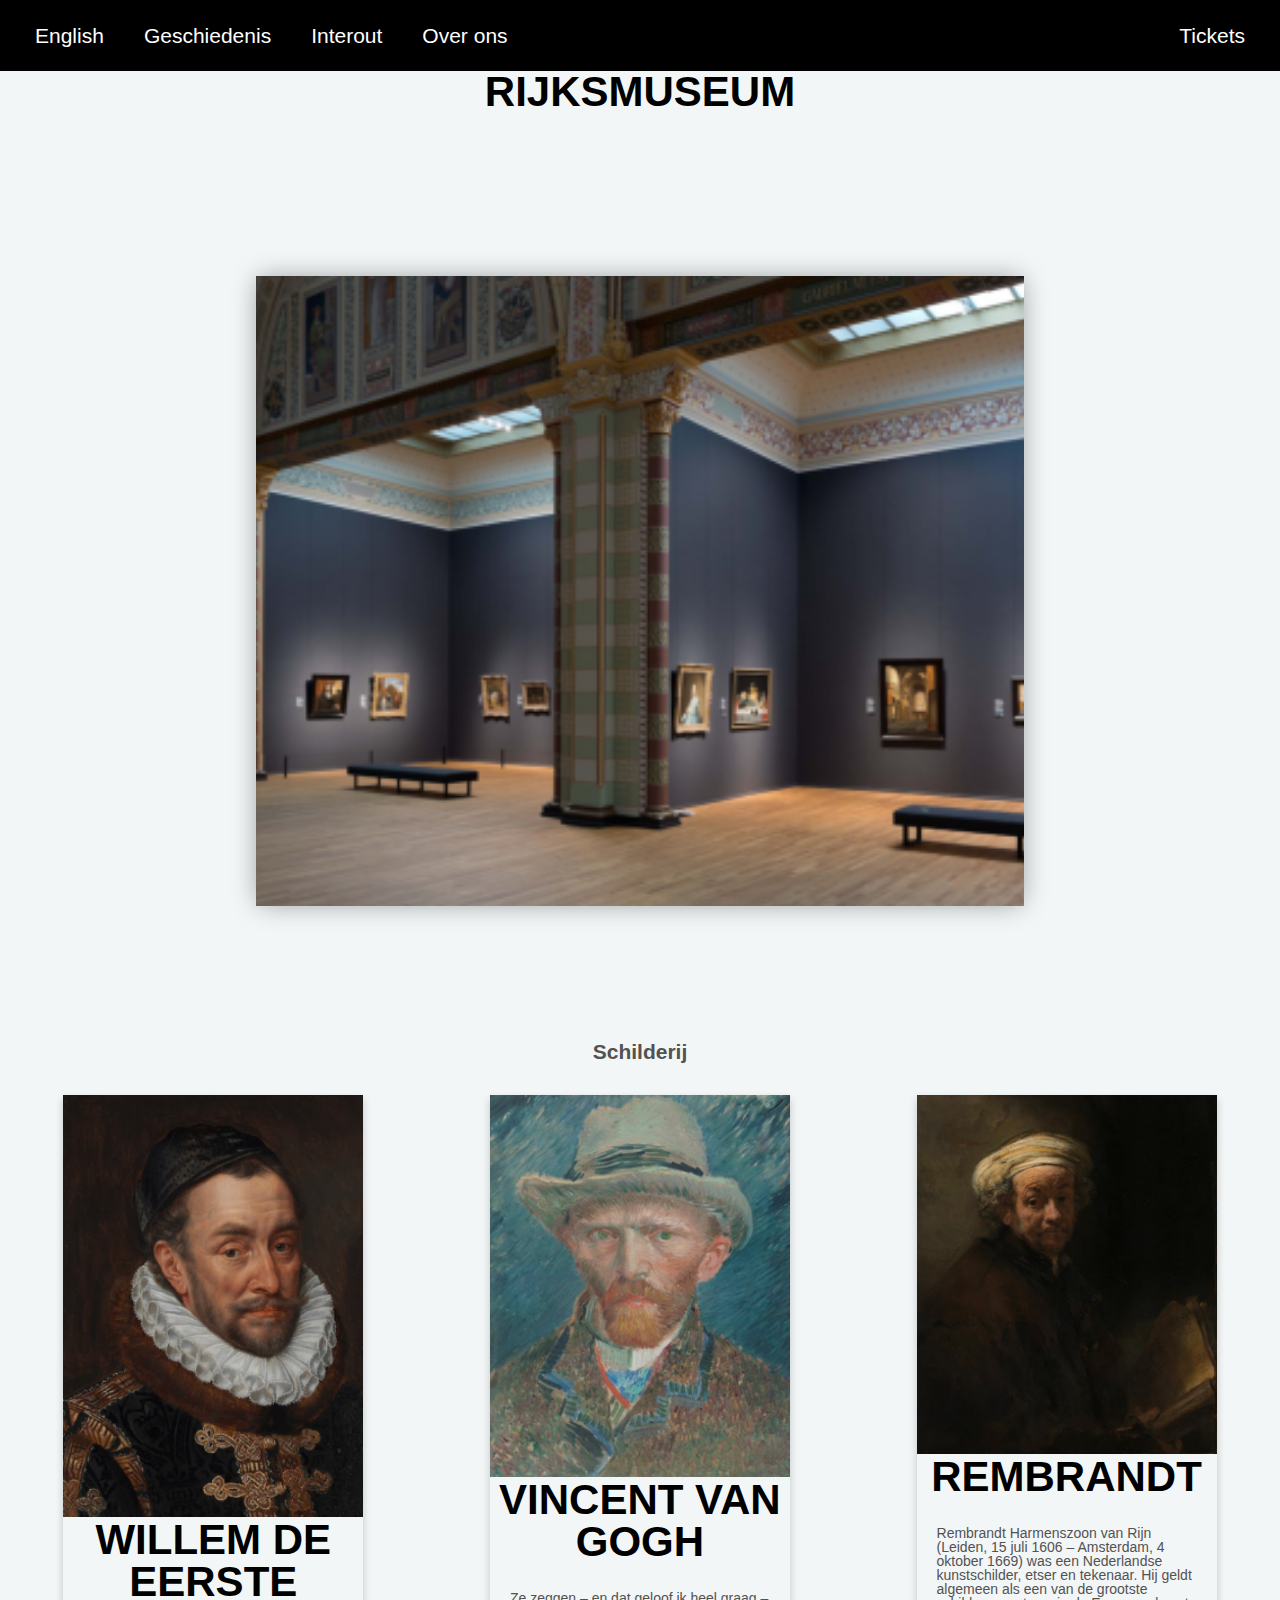
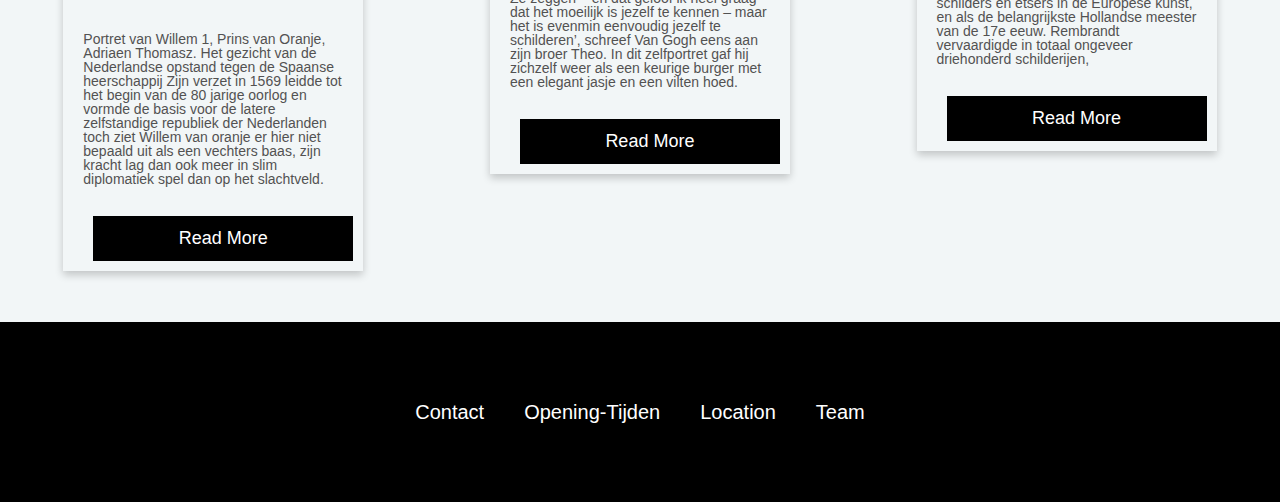
==== index.html @ 9c48a9a7 "-all" ====
<!DOCTYPE html>
<html lang="en">
<head>
    <meta charset="UTF-8">
    <meta http-equiv="X-UA-Compatible" content="IE=edge">
    <meta name="viewport" content="width=device-width, initial-scale=1.0">
    <link rel="stylesheet" href="style.css">
    <title>Document</title>
</head>
<body>
    <!-- begin navigationbar -->
    <nav class="navigation">
    <ul class="cons">
        <li class="center"><a href="geschiedenisEN.html">English</a></li>
        <li><a href="geschiedenes.html">Geschiedenis</a></li>
        <li><a href="interout.html">Interout</a></li>
        <li><a href="">Over ons</a></li>
        <li id="rechts"><a href="https://www.rijksmuseum.nl/nl/tickets/artikelen">Tickets</a></li>
    </ul>
    </nav>
<!-- einde navigationbar -->

    <h1>RijksMuseum</h1>





    <!--  -->
    <div class="w">
<div class="body">
    <div class="pos">
    <img id="img-slider">
    </div>
    </div>
</div>

<!--  -->








    <!-- text -->

    <h2 style="text-align:center" width="100%">Schilderij</h2>

<div class="column">
<div class="card">
  <img src="kaRel.png" alt="kaRel" style="width:100%">
  <h1>willem de eerste</h1>
  <p>Portret van Willem 1, Prins van Oranje, Adriaen Thomasz. 
    Het gezicht van de Nederlandse opstand tegen de Spaanse heerschappij
    Zijn verzet in 1569 leidde tot het begin van de 80 jarige oorlog en vormde de basis voor de latere zelfstandige republiek der Nederlanden toch ziet Willem van oranje er hier niet bepaald uit als een vechters baas, zijn kracht lag dan ook meer in slim diplomatiek spel dan op het slachtveld.</p>
  
  <p><button><a href="eerstekoning.html" style="text-decoration: none; text-transform: none;">Read More</a></button></p>
</div>
</div>

<div class="column">
    <div class="card">
      <img src="ogh.png" alt="ogh" style="width:100%">
      <h1>Vincent van Gogh </h1>
      <p>Ze zeggen – en dat geloof ik heel graag – dat het moeilijk is jezelf te kennen – maar het is evenmin eenvoudig jezelf te schilderen’,
        schreef Van Gogh eens aan zijn broer Theo.
        In dit zelfportret gaf hij zichzelf weer als een keurige burger met een elegant jasje en een vilten hoed.</p>
      
      <p><button><a href="vangog.html">Read More</a></button></p>
    </div>
    </div>

    <div class="column">
        <div class="card">
          <img src="boeker.png" alt="" style="width:100%">
          <h1>Rembrandt</h1>
          <p>Rembrandt Harmenszoon van Rijn (Leiden, 15 juli 1606 – Amsterdam,
          4 oktober 1669) was een Nederlandse kunstschilder, etser en tekenaar. 
          Hij geldt algemeen als een van de grootste schilders en etsers in de Europese kunst, 
          en als de belangrijkste Hollandse meester van de 17e eeuw. 
          Rembrandt vervaardigde in totaal ongeveer driehonderd schilderijen,</p>
          <p><button><a href="rembrandt.html">Read More</a></button></p>
        </div>
        </div>









        <footer>
            <div class="container">
                <u>
                <li><a href="https://www.rijksmuseum.nl/nl/footer/contact">Contact</a></li>
                <li><a href="https://www.rijksmuseum.nl/nl/bezoek/praktische-info/openingstijden-en-prijzen">Opening-Tijden</a></li>
                <li><a href="#">Location</a></li>
                <li><a href="#">Team</a></li>
                </u>
            </div>
        </footer>


    <script src="script.js"></script>
</body>
</html>
---- style.css ----
html {
    box-sizing: border-box;
}

* {
    box-sizing: inherit;
    margin-top: 0;
}


body {
    margin: 0 auto;
    background-color: lightgray;
    background-size: cover;
    font-style: 24px;
    font-family: lora, serif, 'Open Sans', sans-serif;
    color: #222831;
    max-width: 100%;
    max-height: 100%;

}

.navigation ul {
    font-size: 1.5em;
    list-style: none;
    display: flex;
    margin-bottom: 0;
}

@media only screen and(max-width: 600px) {
    .navigation {
        font-size: 0.5em;
        padding: 0;
    }
}

.cons li{
    padding: 0px;
    margin: 0px;
    
}


ul {
    padding: 15px;
    overflow: hidden;
    background-color: black;
}

li {
    float: left;
    list-style-type: none;
}

li a {
    display: inline-block;
    color: white;
    text-align: center;
    padding: 10px 20px;
    text-decoration: none;
}

li a:hover {
    background-color: crimson;
}


#rechts {
    margin-left: auto;
}

h1 {
    font-family: fantasy;
    text-transform: uppercase;
    font-size: 3em;
    text-align: center;
    color: #C0B2AF;
}



.w {
    margin: 0;
    padding: 0;
    box-sizing: border-box;

}

.body {
    width: 100%;
    height: 100vh;
    display: flex;
    justify-content: center;
    align-items: center;
}

.pos {
    width: 60%;
    height: 70%;
    box-shadow: 0 0 25px -3px rgba(0, 0, 0, 0.4);
}

.pos img {
    position:relative;
    width: 100%;
    height: 100%;
    transition: 2s;
    object-fit: cover;
    clip-path: circle(150% at 0 50%);
}


.text {
    margin: 20px;
    padding: 100px;
    text-decoration: none;
    text-transform: normal;
    font-style: 24px;
    font-weight: normal;
    color: white;

}


text p {
    justify-content: center;
    text-align: center;
    
}



/* column */
.column {
        float: left;
        width: 33.33%;
        margin-bottom: 16px;
        padding:  15px;
}



@media screen and (max-width: 650px) {
    .column {
      width: 100%;
      display: block;
    }
  }


/* card */

.card {
    box-shadow: 0 4px 8px 0 rgba(0, 0, 0, 0.2);
    max-width: 300px;
    margin: auto;
    text-align: left;
    font-family:Arial, Helvetica, sans-serif;
  }

 p{
    margin: 20px;
}
  
h1 {
    color: black;
    font-family: 'Trebuchet MS', 'Lucida Sans Unicode', 'Lucida Grande', 'Lucida Sans', Arial, sans-serif;
}
  
  .card button {
    border: none;
    outline: 0;
    padding: 12px;
    color: white;
    background-color: #000;
    text-align: center;
    cursor: pointer;
    width: 100%;
    font-size: 18px;
    margin: 10px;
  }
  
  .card button:hover {
    opacity: 0.7;
  }

  .card  a{
    text-decoration: none;
    color: white;
  }




article {
    margin: 0 auto;
    padding: 0;
}



.img-passen img{
    width: 100%;
    height: auto;
    background-size: cover;
    
}




footer {
    display: flex;
    justify-content: center;
    padding: 50px;
    background-color: black;
    color: #fff;
    width: 100%;
}
.container {
    padding: 20px;
    font-size: 20px;
}

.container p{
    text-transform: uppercase;
    
}

.text-develop {
    margin: 10px;
    padding: 50px;
    justify-content: center;
   
}



/* .review {
    margin: 100px;
    padding: 50px;
} */





/* begin */

/* General Styling and Structure
--------------------------------------------------------------------------------*/

html {
    height: 100%;
  }
  
  body {
      width: 100%;
    color: #525252;
    font-size: 14px;
      font-family: 'Lato', Arial, sans-serif;
      font-weight: 400;
      line-height: 1;
    background: #f2f6f7;
    -webkit-font-smoothing: antialiased;
    -moz-font-smoothing: antialiased;
    -o-font-smoothing: antialiased;
  }
  
  /*** TestimonialS Slider - Free Weebly Widget by Baamboo Studio - Style 2 ***/
  .testimonial_slider_2{
      width:100%;
      border: 1px solid #ebebeb;
      overflow:hidden;
      box-sizing:border-box;
      padding-bottom:30px;
  }
  .testimonial_slider_2 input {
      display: none;
  }
  
  .testimonial_slider_2 #slide_2_1:checked ~ .boo_inner { margin-left:0; }
  .testimonial_slider_2 #slide_2_2:checked ~ .boo_inner { margin-left:-100%; }
  .testimonial_slider_2 #slide_2_3:checked ~ .boo_inner { margin-left:-200%; }
  .testimonial_slider_2 #slide_2_4:checked ~ .boo_inner { margin-left:-300%; }
  .testimonial_slider_2 .boo_inner {
      width:400%;
      -webkit-transition: all 800ms cubic-bezier(0.770, 0.000, 0.175, 1.000); 
      -moz-transition: all 800ms cubic-bezier(0.770, 0.000, 0.175, 1.000); 
      -ms-transition: all 800ms cubic-bezier(0.770, 0.000, 0.175, 1.000); 
      -o-transition: all 800ms cubic-bezier(0.770, 0.000, 0.175, 1.000); 
      transition: all 800ms cubic-bezier(0.770, 0.000, 0.175, 1.000); /* easeInOutQuart */
  
      -webkit-transition-timing-function: cubic-bezier(0.770, 0.000, 0.175, 1.000); 
      -moz-transition-timing-function: cubic-bezier(0.770, 0.000, 0.175, 1.000); 
      -ms-transition-timing-function: cubic-bezier(0.770, 0.000, 0.175, 1.000); 
      -o-transition-timing-function: cubic-bezier(0.770, 0.000, 0.175, 1.000); 
      transition-timing-function: cubic-bezier(0.770, 0.000, 0.175, 1.000); /* easeInOutQuart */
  }
  .testimonial_slider_2 .slide_content{
      width:25%;
      float:left;
  }
  .testimonial_slider_2 #controls {
      text-align:center;
  }
  .testimonial_slider_2 #controls label{
      width:8px;
      height:8px;
      margin:0 2px;
      display:inline-block;
      background:#999; /* Change controls background color */
      border-radius:4px;
      -moz-border-radius:4px;
      -webkit-border-radius:4px;
  }
  .testimonial_slider_2 #slide_2_1:checked ~ #controls label:nth-child(1), 
  .testimonial_slider_2 #slide_2_2:checked ~ #controls label:nth-child(2), 
  .testimonial_slider_2 #slide_2_3:checked ~ #controls label:nth-child(3), 
  .testimonial_slider_2 #slide_2_4:checked ~ #controls label:nth-child(4){
      background:#000; /* Change controls background color when mouse click */
  }
  .testimonial_2 {
      font-size: 16px !important;
      color: #333; /* Change testimonial paragraph text color */
      padding: 30px 30px 23px;
  }
  .content_2 {
      position: relative;
      padding-left: 30px;
      margin-bottom: 30px;
  }
  .content_2:before,
  .content_2:after {
      content: "";
      height: 15px;
      width: 19px;
      position: absolute;
  }
  .content_2:before {
      background: url(icon_testimonial_2_before.png) 0 0 no-repeat;
      left: 0;
  }
  .content_2:after {
      background: url(icon_testimonial_2_after.png) 0 0 no-repeat;
      margin: 5px 10px;
  }
  .testimonial_2 p {
      display: inline;
  }
  .author_2 {
      margin-left: 30px;
  }
  .author_2 h3 {
      color: #333; /* Change author text color */
      font-size: 13px;
      font-weight: 600px;
      padding: 0 0 5px;
  }
  .author_2 h4 {
      color: #333; /* Change author text color */
      font-size: 12px;
      font-weight: 400;
      padding: 0 0 5px;
  }
  .author_2 h4 a {
      color: #999; /* Change company text link color */
      text-decoration: none;
      position: relative;
      padding-bottom: 1px;
      overflow: hidden;
      border-bottom: 1px solid;
  }
  .author_2 h4 a:after {
      background: #999; /* Change company border link background color */
      height: 1px;
      content: "";
      position: absolute;
      left: 0;
      bottom: -1px;
      width: 0;
      -o-transition: all .3s;
      -moz-transition: all .3s;
      -webkit-transition: all .3s;
      transition: all .3s;
  }
  .author_2 h4 a:hover {
      color: #000; /* Change company text link color when mouse over */
      border: none;
  }
  .author_2 h4 a:hover:after {
      border-color: #000;
      width: 100%;
  }





/* einde */





.border-position p{
    padding: 30px;
    font-family: Arial, Helvetica, sans-serif;
    font-size: 24px;
    width: 1300px;
    height: 400px;
}


.border-position img{
    max-width: 100%;
    max-height: 100%;
    
}




.interactieve-route-platteggrond img{
        display: block;
        margin-left: auto;
        margin-right: auto;
}
.interactieve-route-platteggrond {
    margin: 10px;
    padding: 50px;
    justify-content: center;
    text-align: center;
    font-size: 20px;
    color: black;
}




/* begin */


.testimonial{
	padding-top: 100px;
}
.testimonial .col-3{
	text-align: center;
	padding: 40px 20px;
	box-shadow: 0 0 20px 0px rgba(0,0,0,0.1);
	cursor: pointer;
	transition: transform 0.5;
}
.testimonial .col-3 img{
	width: 50px;
	margin-top: 20px;
	border-radius: 50%;
}

.testimonial .col-3:hover{
	transform: translateY(-10px);
}
.fa.fa-quote-left{
	font-size: 34px;
	color: #ff523b;
}
.col-3 p{
	font-size: 12px;
	margin: 12px 0;
	color: #777;
}

.testimonial .col-3 h3{
	font-weight: 600;
	color: #555;
	font-size: 16px;
}

/*------ brands ------*/
.brands{
	margin: 100px auto;
}
.col-5{
	width: 160px;
}
.col-5 img{
	width: 100%;
	cursor: pointer;
	filter: grayscale(100%);
}
.col-5 img:hover{
	filter: grayscale(0);
}





/* einde */
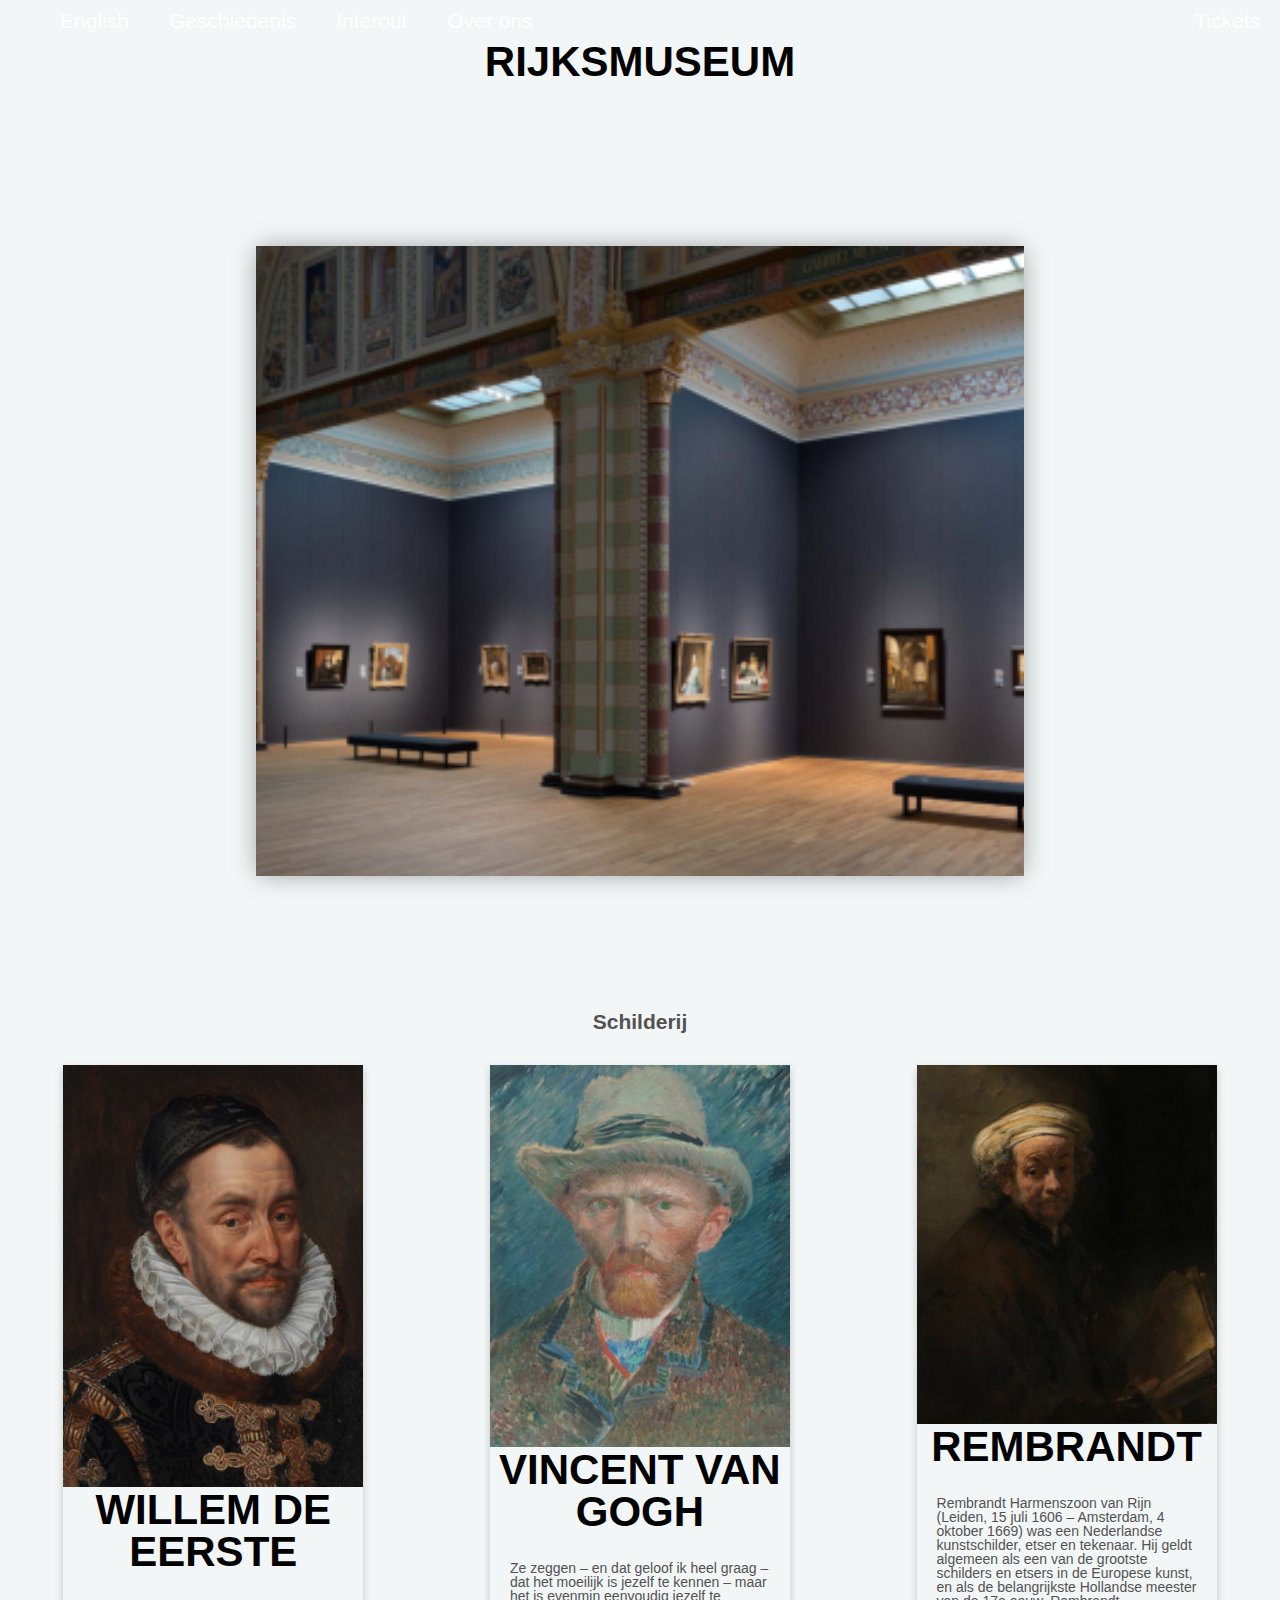
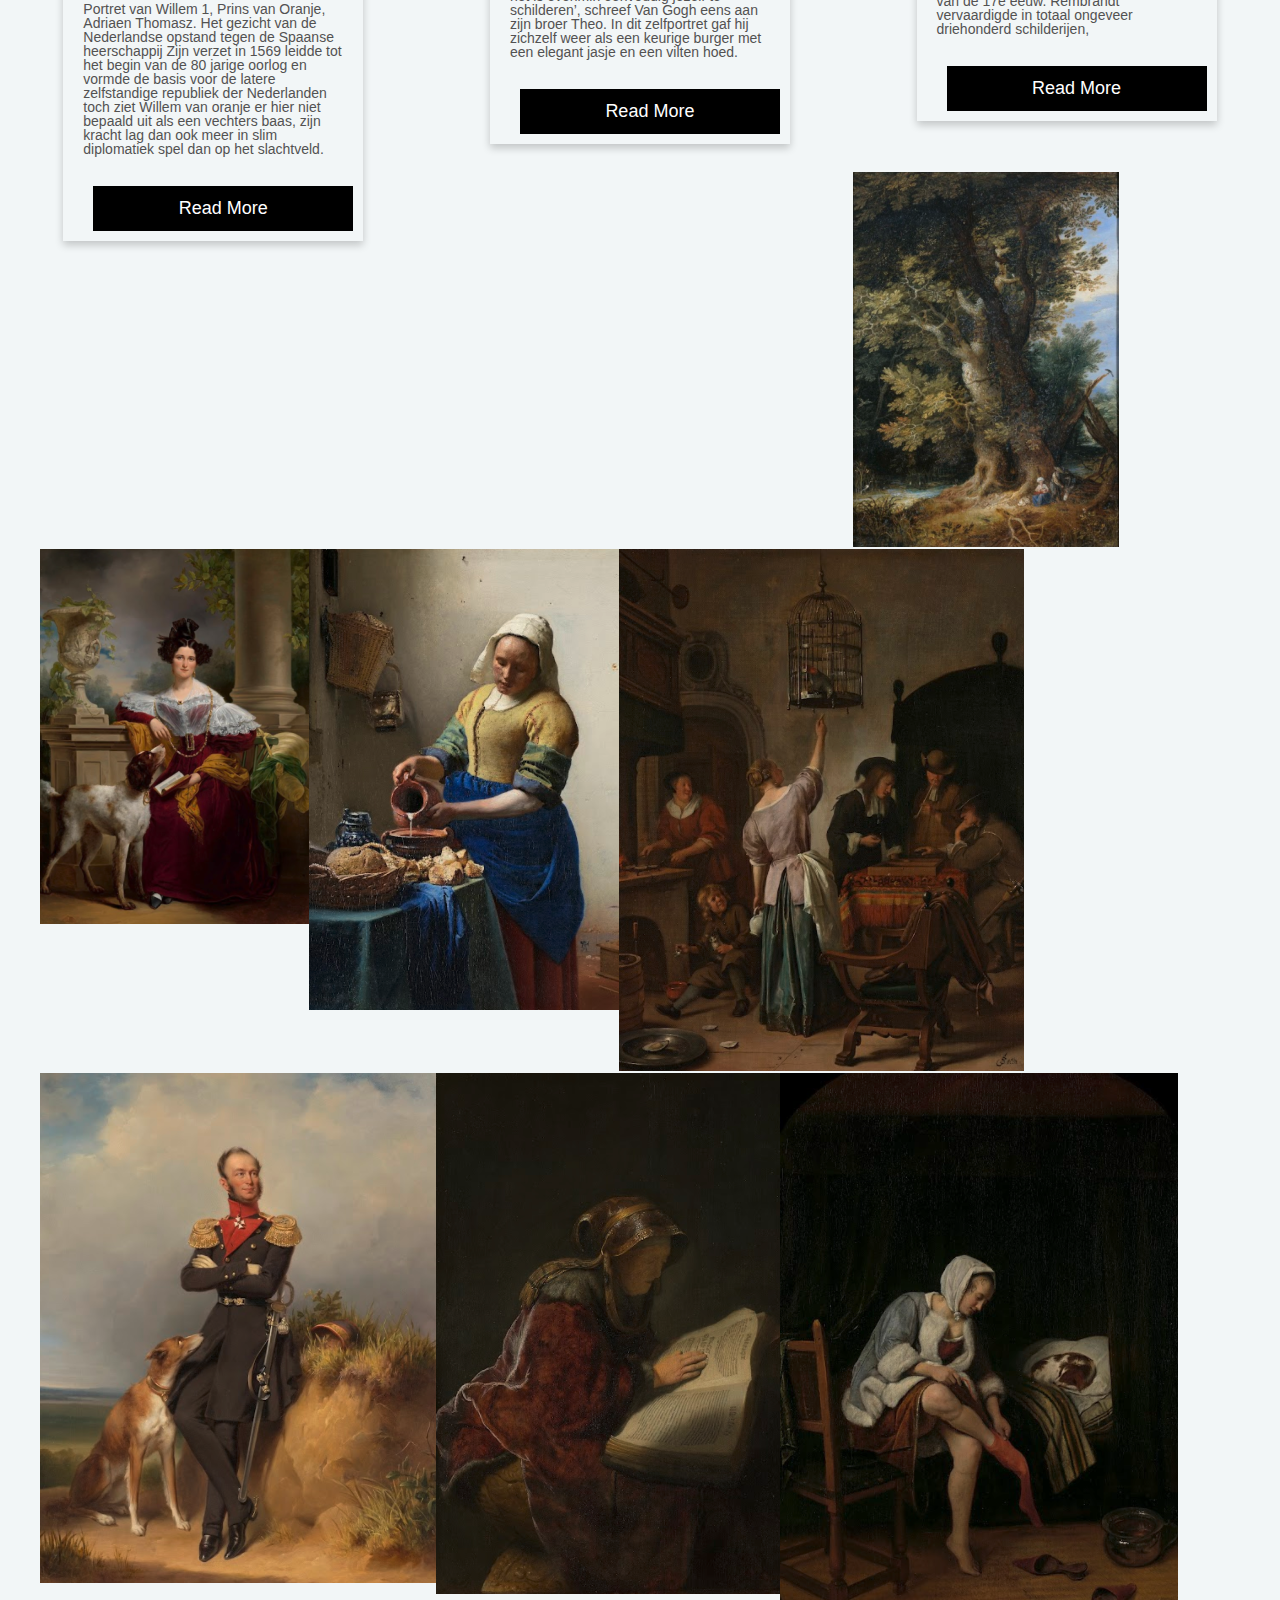
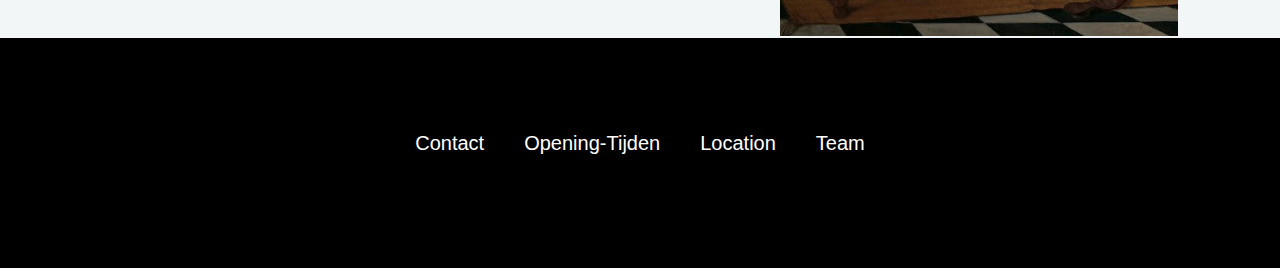
==== commit 1ace80b6: "Merge pull request #1 from gnursk/main" ====
--- a/index.html
+++ b/index.html
@@ -84,6 +84,31 @@
           <p><button><a href="rembrandt.html">Read More</a></button></p>
         </div>
         </div>
+        <div>
+          <ul class="fotos">
+            <li>
+              <img src="/img/BOOM.png" alt="schilderij van iemand onder een boom">
+            </li>
+            <li>
+              <img src="/img/hond.png" alt="schilderij van een vrouw met een hond">
+            </li>
+            <li>
+              <img src="/img/melkgieter.png" alt="schilderij van een vrouw die melk aan het gieten is ">
+            </li>
+            <li>
+              <img src="/img/vogelzitvast.png" alt="schilderij van een groep mannen en een vogel in een kooi">
+            </li>
+            <li>
+              <img src="/img/watmoetdiehond.png" alt="schilderij van een man met zijn hond op het strand">
+            </li>
+            <li>
+              <img src="/img/watstaathier.png" alt="schilderij van een vrouw die een boek aan het lezen is in het donker">
+            </li>
+            <li>
+              <img src="/img/zondersokennaarbed.png" alt="een schilderij van een vrouw die zich aan het uitkleden is voordat zij naar bed gaat">
+            </li>
+          </ul>
+        </div>
 
 
 
@@ -95,12 +120,12 @@
 
         <footer>
             <div class="container">
-                <u>
+                <ul class="readmore">
                 <li><a href="https://www.rijksmuseum.nl/nl/footer/contact">Contact</a></li>
                 <li><a href="https://www.rijksmuseum.nl/nl/bezoek/praktische-info/openingstijden-en-prijzen">Opening-Tijden</a></li>
                 <li><a href="#">Location</a></li>
                 <li><a href="#">Team</a></li>
-                </u>
+                </ul>
             </div>
         </footer>
 
--- a/style.css
+++ b/style.css
@@ -41,7 +41,7 @@
 }
 
 
-ul {
+.readmore{
     padding: 15px;
     overflow: hidden;
     background-color: black;
@@ -52,7 +52,7 @@
     list-style-type: none;
 }
 
-li a {
+li > a {
     display: inline-block;
     color: white;
     text-align: center;
@@ -98,9 +98,10 @@
     width: 60%;
     height: 70%;
     box-shadow: 0 0 25px -3px rgba(0, 0, 0, 0.4);
-}
-
-.pos img {
+
+}
+
+.pos img{
     position:relative;
     width: 100%;
     height: 100%;
@@ -199,7 +200,7 @@
 
 
 
-.img-passen img{
+.img-passen{
     width: 100%;
     height: auto;
     background-size: cover;
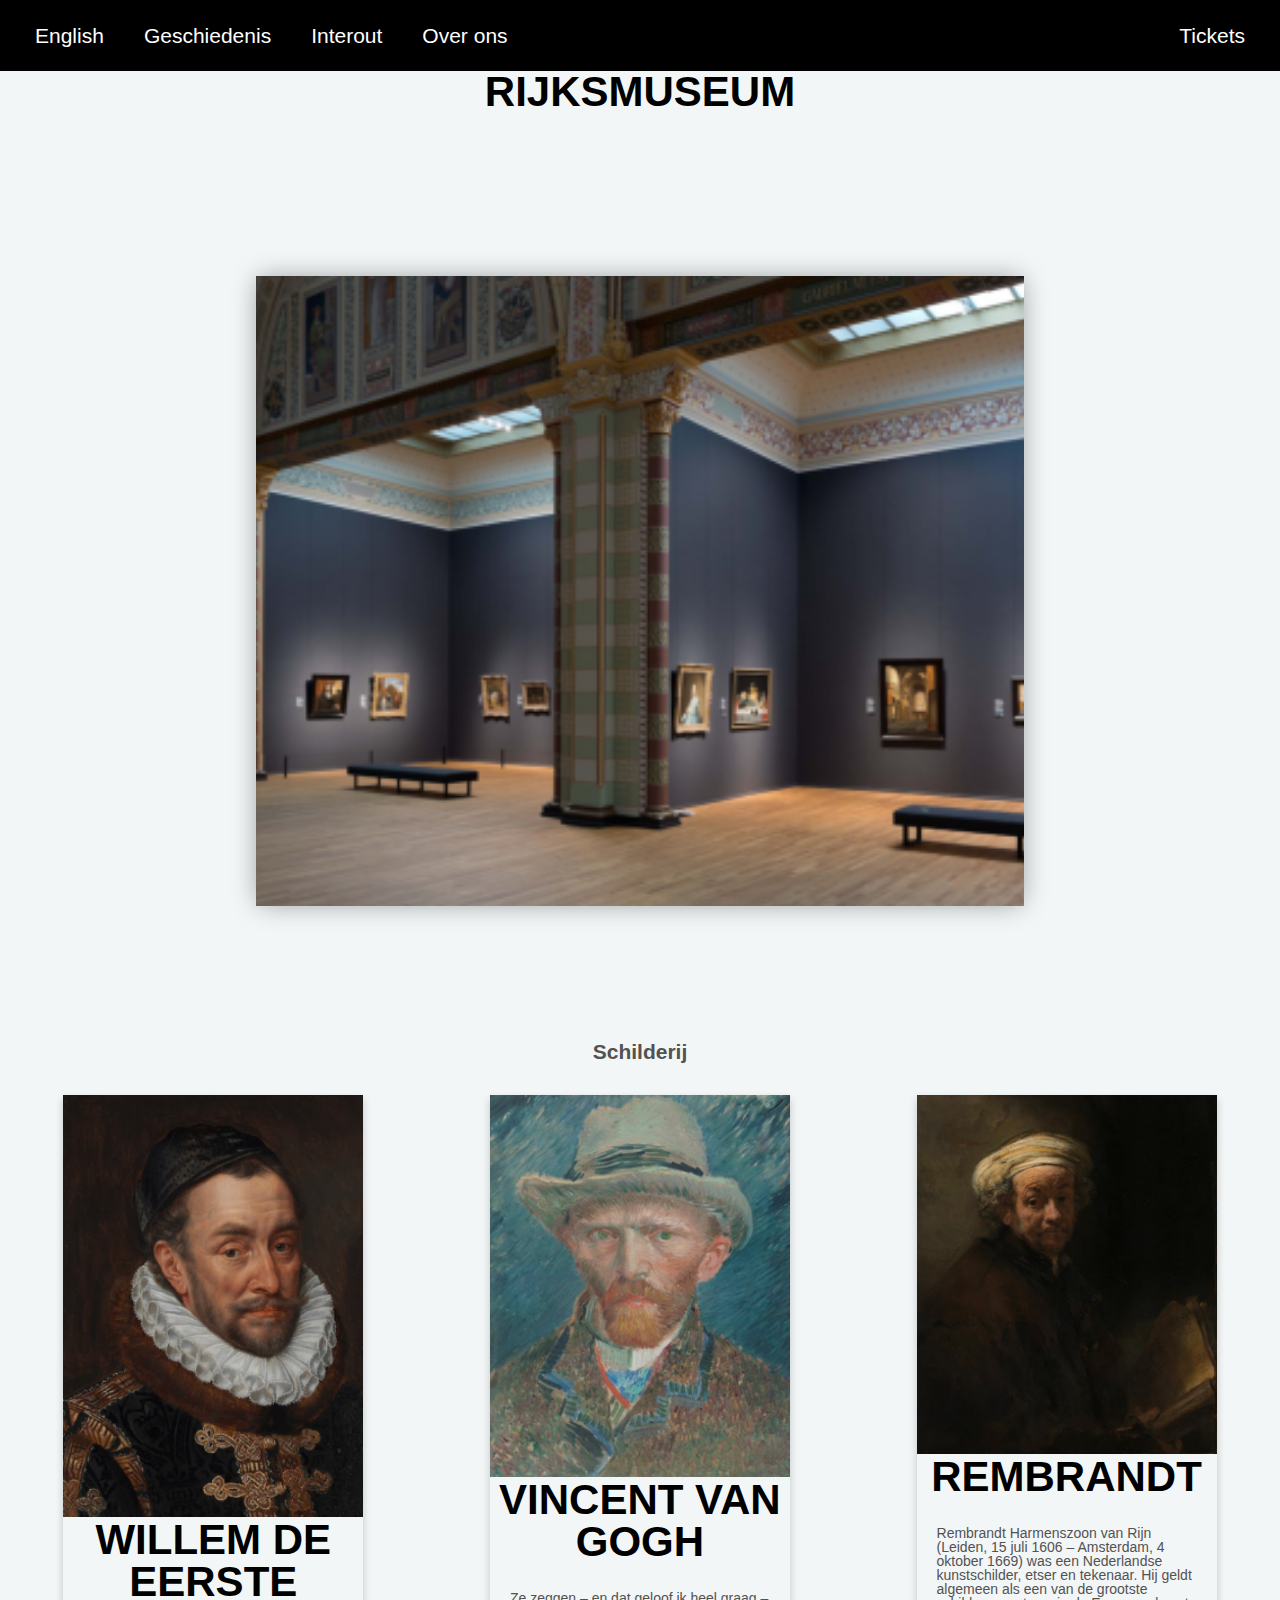
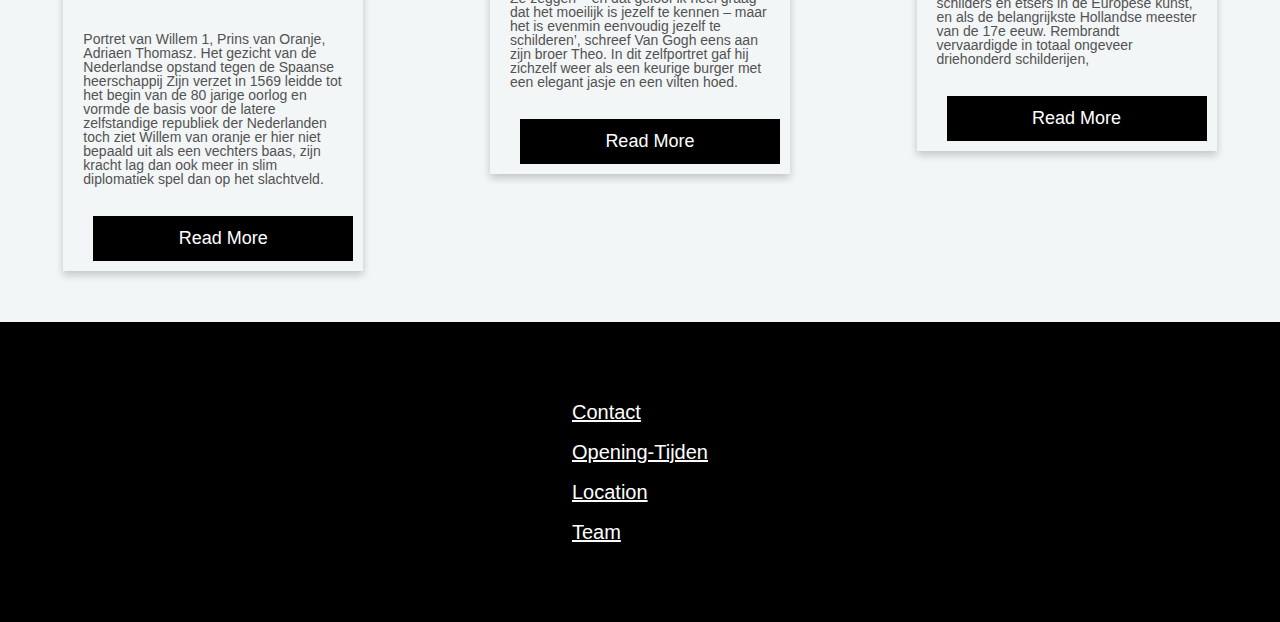
==== commit 61aa70f7: "-all" ====
--- a/index.html
+++ b/index.html
@@ -30,7 +30,7 @@
     <div class="w">
 <div class="body">
     <div class="pos">
-    <img id="img-slider">
+    <img id="img-slider" alt="foto van een foto slider">
     </div>
     </div>
 </div>
@@ -46,7 +46,7 @@
 
     <!-- text -->
 
-    <h2 style="text-align:center" width="100%">Schilderij</h2>
+    <h2 style="text-align:center">Schilderij</h2>
 
 <div class="column">
 <div class="card">
@@ -84,31 +84,6 @@
           <p><button><a href="rembrandt.html">Read More</a></button></p>
         </div>
         </div>
-        <div>
-          <ul class="fotos">
-            <li>
-              <img src="/img/BOOM.png" alt="schilderij van iemand onder een boom">
-            </li>
-            <li>
-              <img src="/img/hond.png" alt="schilderij van een vrouw met een hond">
-            </li>
-            <li>
-              <img src="/img/melkgieter.png" alt="schilderij van een vrouw die melk aan het gieten is ">
-            </li>
-            <li>
-              <img src="/img/vogelzitvast.png" alt="schilderij van een groep mannen en een vogel in een kooi">
-            </li>
-            <li>
-              <img src="/img/watmoetdiehond.png" alt="schilderij van een man met zijn hond op het strand">
-            </li>
-            <li>
-              <img src="/img/watstaathier.png" alt="schilderij van een vrouw die een boek aan het lezen is in het donker">
-            </li>
-            <li>
-              <img src="/img/zondersokennaarbed.png" alt="een schilderij van een vrouw die zich aan het uitkleden is voordat zij naar bed gaat">
-            </li>
-          </ul>
-        </div>
 
 
 
@@ -120,12 +95,12 @@
 
         <footer>
             <div class="container">
-                <ul class="readmore">
+                <u>
                 <li><a href="https://www.rijksmuseum.nl/nl/footer/contact">Contact</a></li>
                 <li><a href="https://www.rijksmuseum.nl/nl/bezoek/praktische-info/openingstijden-en-prijzen">Opening-Tijden</a></li>
                 <li><a href="#">Location</a></li>
                 <li><a href="#">Team</a></li>
-                </ul>
+                </u>
             </div>
         </footer>
 
--- a/style.css
+++ b/style.css
@@ -41,18 +41,18 @@
 }
 
 
-.readmore{
+ul {
     padding: 15px;
     overflow: hidden;
     background-color: black;
 }
 
 li {
-    float: left;
+    display: flex;
     list-style-type: none;
 }
 
-li > a {
+li a {
     display: inline-block;
     color: white;
     text-align: center;
@@ -98,10 +98,9 @@
     width: 60%;
     height: 70%;
     box-shadow: 0 0 25px -3px rgba(0, 0, 0, 0.4);
-
-}
-
-.pos img{
+}
+
+.pos img {
     position:relative;
     width: 100%;
     height: 100%;
@@ -200,7 +199,7 @@
 
 
 
-.img-passen{
+.img-passen img{
     width: 100%;
     height: auto;
     background-size: cover;
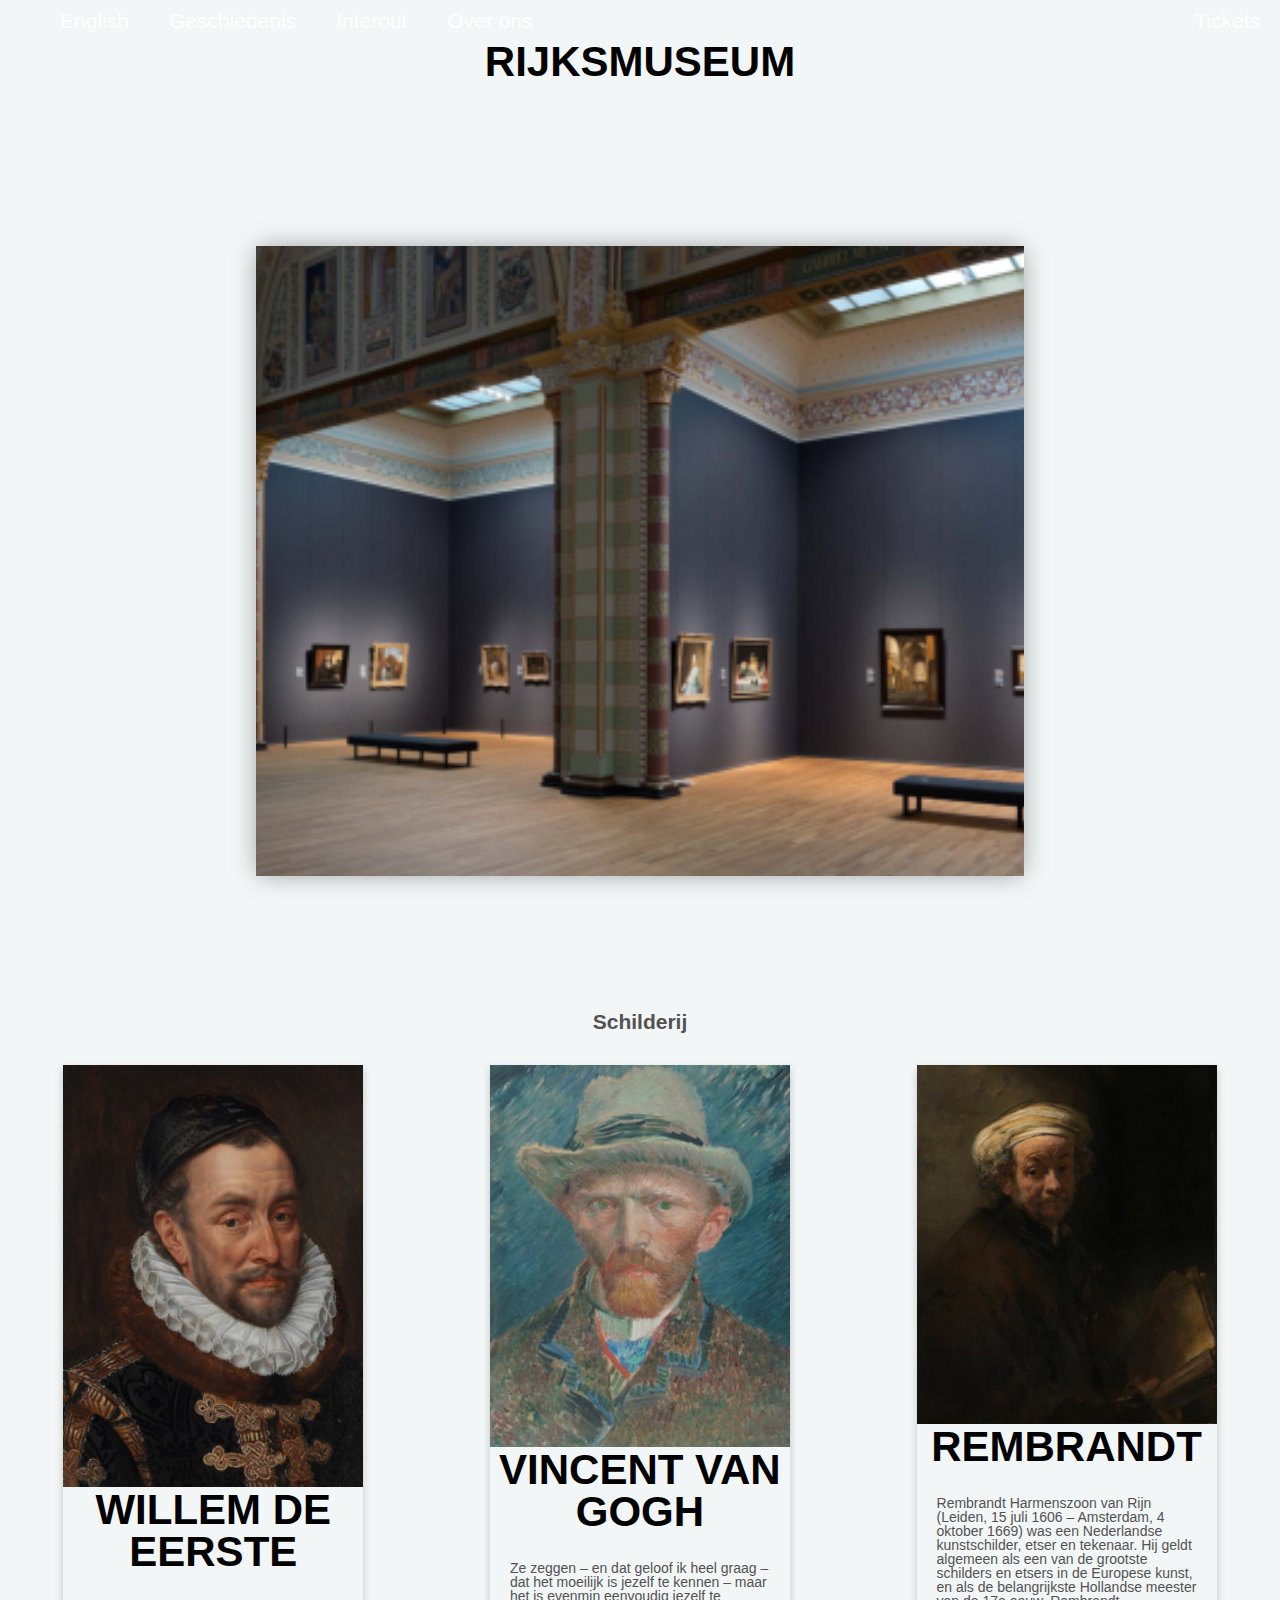
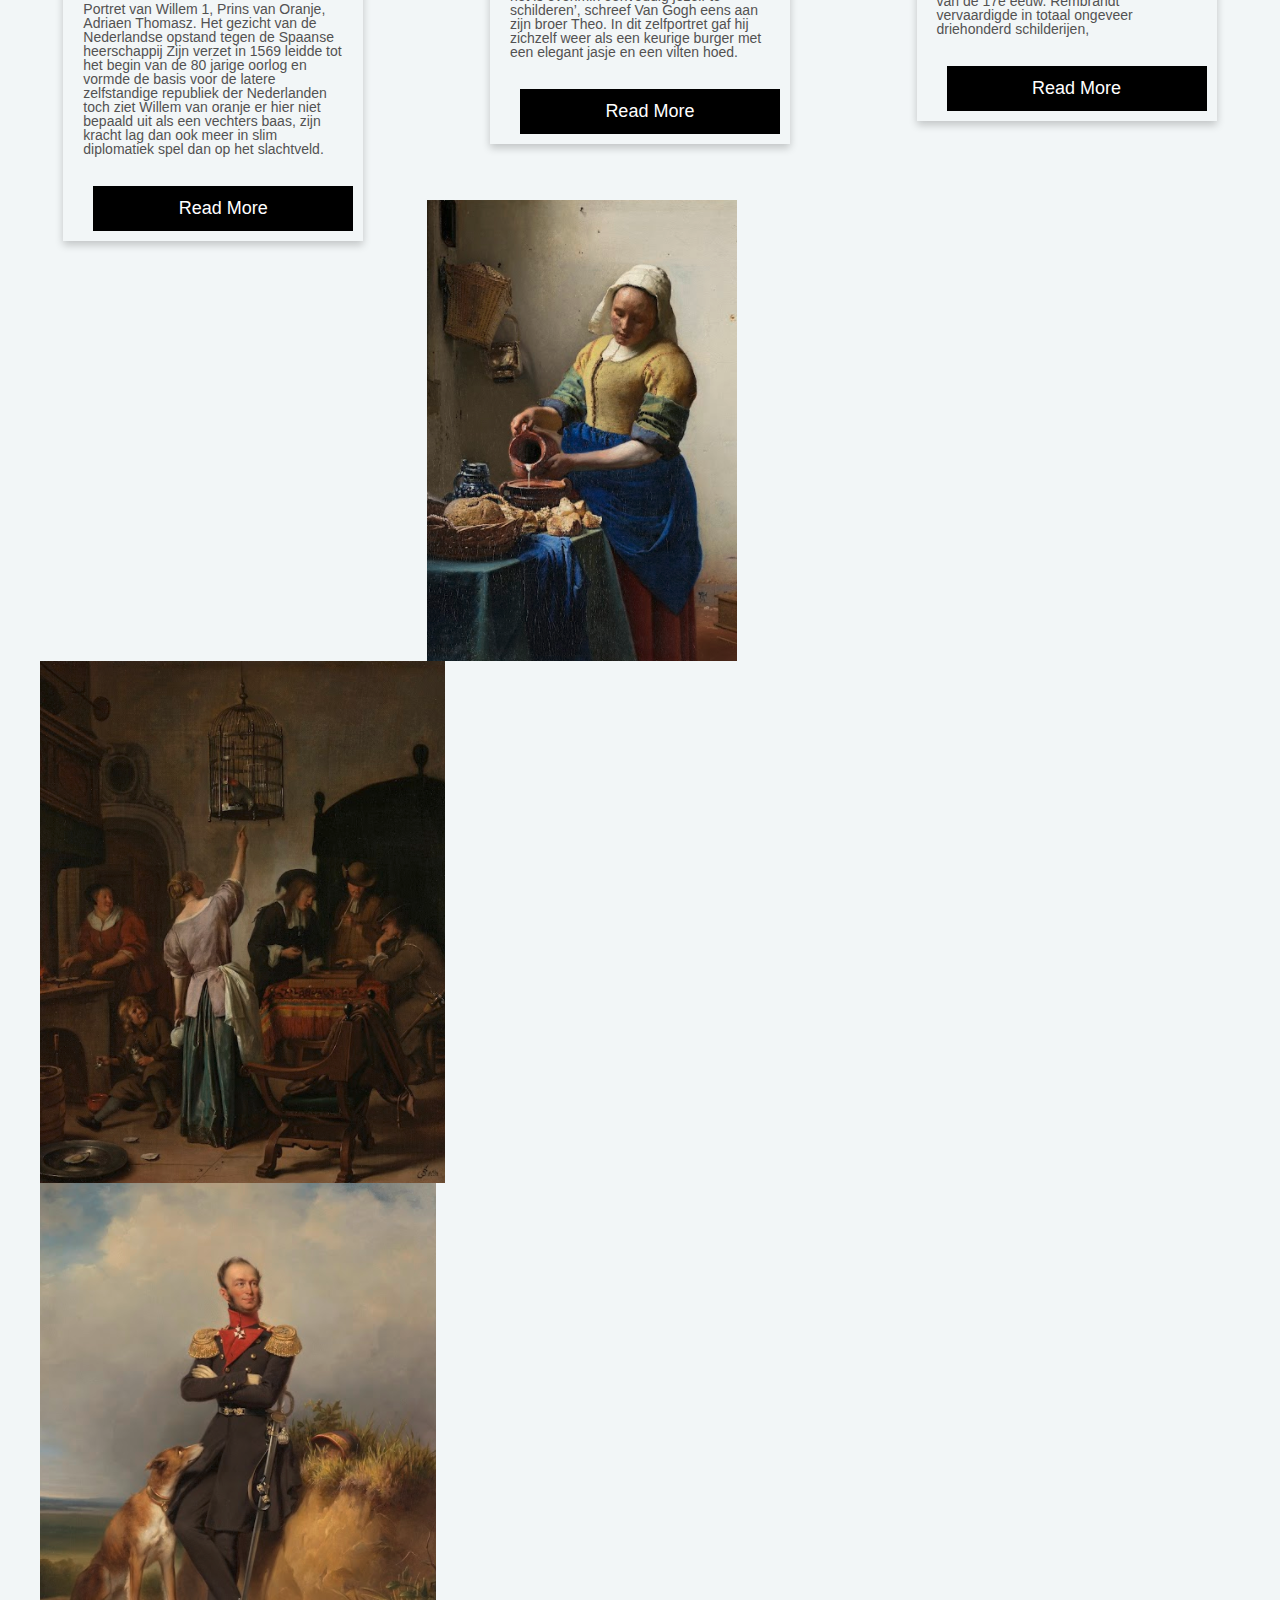
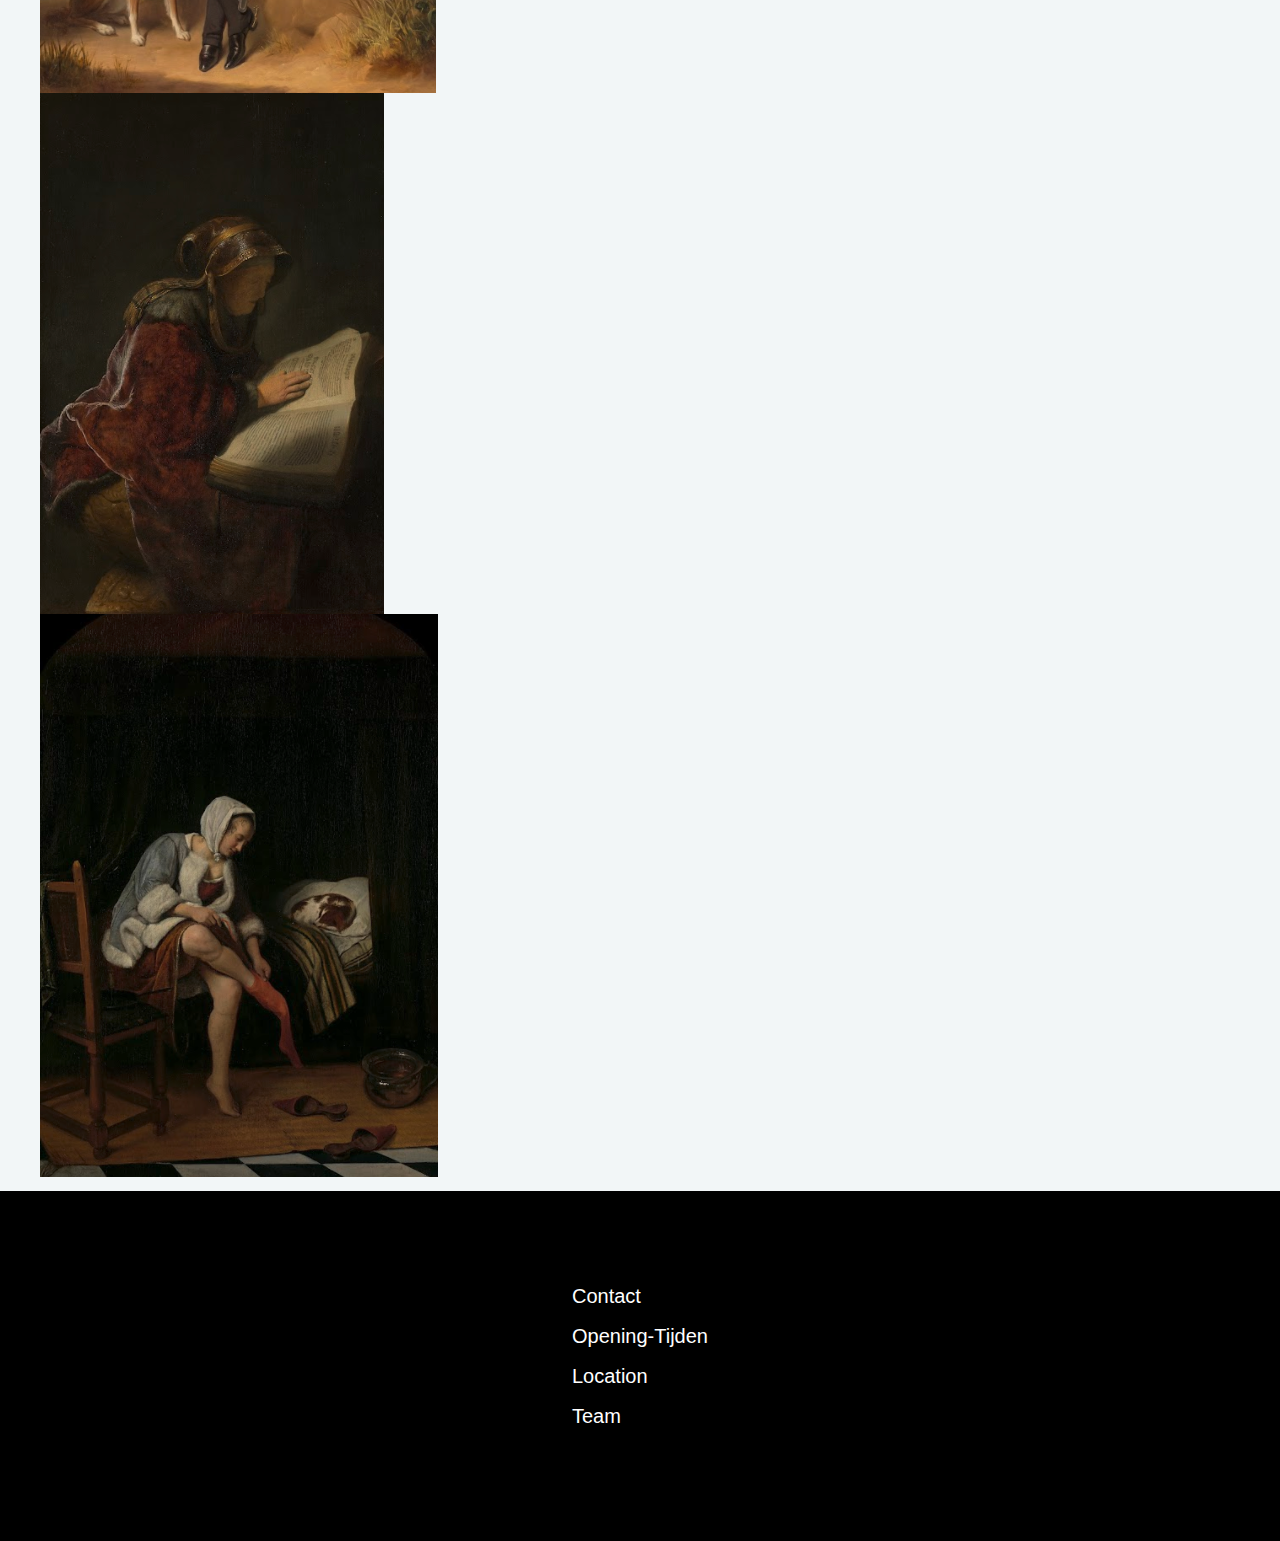
==== commit b689239e: "Merge branch 'main' of https://github.com/Abdi023/groep-project" ====
--- a/index.html
+++ b/index.html
@@ -84,6 +84,31 @@
           <p><button><a href="rembrandt.html">Read More</a></button></p>
         </div>
         </div>
+        <div>
+          <ul class="fotos">
+            <li>
+              <img src="/img/BOOM.png" alt="schilderij van iemand onder een boom">
+            </li>
+            <li>
+              <img src="/img/hond.png" alt="schilderij van een vrouw met een hond">
+            </li>
+            <li>
+              <img src="/img/melkgieter.png" alt="schilderij van een vrouw die melk aan het gieten is ">
+            </li>
+            <li>
+              <img src="/img/vogelzitvast.png" alt="schilderij van een groep mannen en een vogel in een kooi">
+            </li>
+            <li>
+              <img src="/img/watmoetdiehond.png" alt="schilderij van een man met zijn hond op het strand">
+            </li>
+            <li>
+              <img src="/img/watstaathier.png" alt="schilderij van een vrouw die een boek aan het lezen is in het donker">
+            </li>
+            <li>
+              <img src="/img/zondersokennaarbed.png" alt="een schilderij van een vrouw die zich aan het uitkleden is voordat zij naar bed gaat">
+            </li>
+          </ul>
+        </div>
 
 
 
@@ -95,12 +120,12 @@
 
         <footer>
             <div class="container">
-                <u>
+                <ul class="readmore">
                 <li><a href="https://www.rijksmuseum.nl/nl/footer/contact">Contact</a></li>
                 <li><a href="https://www.rijksmuseum.nl/nl/bezoek/praktische-info/openingstijden-en-prijzen">Opening-Tijden</a></li>
                 <li><a href="#">Location</a></li>
                 <li><a href="#">Team</a></li>
-                </u>
+                </ul>
             </div>
         </footer>
 
--- a/style.css
+++ b/style.css
@@ -41,7 +41,7 @@
 }
 
 
-ul {
+.readmore{
     padding: 15px;
     overflow: hidden;
     background-color: black;
@@ -52,7 +52,7 @@
     list-style-type: none;
 }
 
-li a {
+li > a {
     display: inline-block;
     color: white;
     text-align: center;
@@ -98,9 +98,10 @@
     width: 60%;
     height: 70%;
     box-shadow: 0 0 25px -3px rgba(0, 0, 0, 0.4);
-}
-
-.pos img {
+
+}
+
+.pos img{
     position:relative;
     width: 100%;
     height: 100%;
@@ -199,7 +200,7 @@
 
 
 
-.img-passen img{
+.img-passen{
     width: 100%;
     height: auto;
     background-size: cover;
